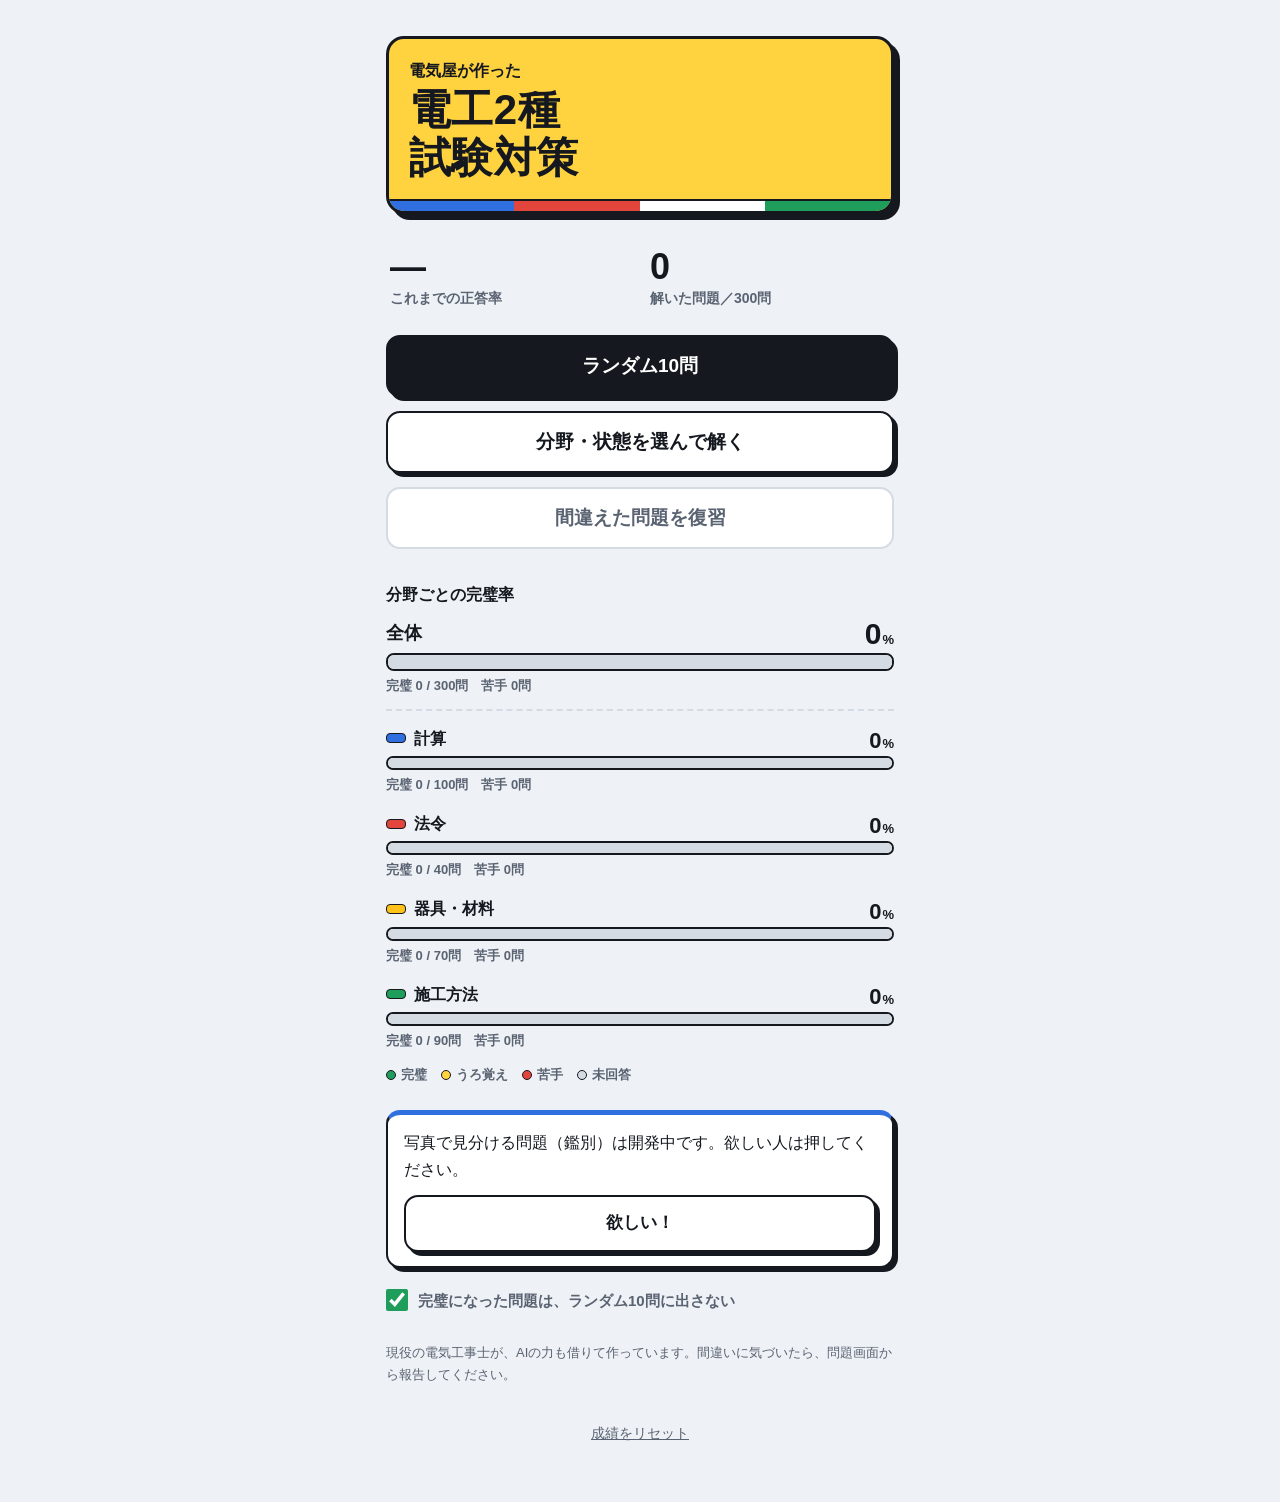
==== index.html @ 64f77edc "電工2種試験対策 公開" ====
<!doctype html>
<html lang="ja">
<head>
  <meta charset="utf-8">
  <meta name="viewport" content="width=device-width, initial-scale=1">
  <meta name="color-scheme" content="light dark">
  <meta name="description" content="現役の電気工事士が作った、第二種電気工事士・筆記試験の4択練習。スマホで5分ずつ解けます。">
  <meta name="theme-color" content="#FFD23F">
  <title>電工2種試験対策</title>
  <link rel="manifest" href="manifest.webmanifest">
  <link rel="icon" href="icons/icon-192.png">
  <link rel="apple-touch-icon" href="icons/apple-touch-icon.png">
  <link rel="stylesheet" href="style.css">
</head>
<body>
  <main class="app">

    <!-- ホーム画面 -->
    <section id="screen-home" class="screen">
      <header class="home-head">
        <p class="maker">電気屋が作った</p>
        <h1 class="title">電工2種<br>試験対策</h1>
      </header>

      <div class="stats" aria-live="polite">
        <div class="stat">
          <span class="stat-num" id="stat-rate">—</span>
          <span class="stat-label">これまでの正答率</span>
        </div>
        <div class="stat">
          <span class="stat-num" id="stat-done">0</span>
          <span class="stat-label" id="stat-done-label">解いた問題</span>
        </div>
      </div>


      <div class="menu">
        <button class="btn btn-main" id="btn-random">ランダム10問</button>
        <button class="btn" id="btn-bunya">分野・状態を選んで解く</button>
        <button class="btn" id="btn-review">間違えた問題を復習<span class="badge" id="review-count">0</span></button>
      </div>

      <section class="progress" aria-label="分野ごとの達成度">
        <h2 class="progress-title">分野ごとの完璧率</h2>
        <ul class="progress-list" id="progress-list"></ul>
        <ul class="jotai-legend" id="jotai-legend"></ul>
      </section>

      <aside class="photo-vote" aria-label="鑑別写真の開発希望">
        <p>写真で見分ける問題（鑑別）は開発中です。欲しい人は押してください。</p>
        <button class="btn photo-vote-btn" type="button">欲しい！</button>
        <p class="photo-vote-thanks" role="status" hidden>ありがとうございます。数が集まったら作ります。</p>
      </aside>

      <label class="switch">
        <input type="checkbox" id="opt-skip-kanpeki" checked>
        <span>完璧になった問題は、ランダム10問に出さない</span>
      </label>

      <p class="about">現役の電気工事士が、AIの力も借りて作っています。<span id="about-report" hidden>間違いに気づいたら、問題画面から報告してください。</span></p>

      <div class="foot-links">
        <button class="link-btn" id="btn-oen" hidden>応援パック</button>
        <button class="link-btn" id="btn-reset">成績をリセット</button>
      </div>
    </section>

    <!-- 分野を選ぶ画面 -->
    <section id="screen-bunya" class="screen" hidden>
      <div class="bar">
        <button class="back" data-go="home" aria-label="ホームへ戻る">‹ ホーム</button>
      </div>
      <h2 class="screen-title">選んで解く</h2>

      <h3 class="pick-title">分野</h3>
      <div class="chips" id="pick-bunya"></div>

      <h3 class="pick-title">問題の状態</h3>
      <div class="chips" id="pick-jotai"></div>
      <p class="pick-help">完璧：3回続けて正解した問題。苦手：2回以上間違えて、まだ完璧になっていない問題。</p>

      <h3 class="pick-title">問題数</h3>
      <div class="chips chips-count" id="pick-count"></div>

      <div class="pick-go">
        <button class="btn btn-main" id="btn-pick-start">解く</button>
      </div>
    </section>


    <!-- 応援パック画面 -->
    <section id="screen-oen" class="screen" hidden>
      <div class="bar">
        <button class="back" data-go="home" aria-label="ホームへ戻る">‹ ホーム</button>
      </div>
      <h2 class="screen-title" id="oen-name">応援パック</h2>

      <div id="oen-sell">
        <p class="oen-lead">このアプリは無料で使えます。気に入ってもらえたら、応援パックで開発を支えてください。</p>
        <ul class="oen-benefits" id="oen-benefits"></ul>
        <p class="oen-price" id="oen-price"></p>
        <a class="btn btn-main" id="oen-buy" target="_blank" rel="noopener">購入ページを開く</a>
        <p class="oen-help">購入すると解除コードが届きます。下に入力してください。</p>

        <form class="oen-form" id="oen-form">
          <label for="oen-code">解除コード</label>
          <input id="oen-code" autocomplete="off" autocapitalize="characters" spellcheck="false" placeholder="DENKO-XXXX-XXXX">
          <button class="btn" type="submit">解除する</button>
        </form>
        <p class="oen-msg" id="oen-msg" role="status"></p>
      </div>

      <div id="oen-done" hidden>
        <p class="oen-thanks">応援ありがとうございます。</p>
        <ul class="oen-benefits" id="oen-benefits-done"></ul>
      </div>

      <aside class="photo-vote" aria-label="鑑別写真の開発希望">
        <p>写真で見分ける問題（鑑別）は開発中です。欲しい人は押してください。</p>
        <button class="btn photo-vote-btn" type="button">欲しい！</button>
        <p class="photo-vote-thanks" role="status" hidden>ありがとうございます。数が集まったら作ります。</p>
      </aside>
    </section>

    <!-- 問題画面 -->
    <section id="screen-quiz" class="screen" hidden>
      <div class="bar">
        <button class="back" data-go="home" aria-label="やめてホームへ戻る">‹ やめる</button>
        <span class="count" id="q-count">1 / 10問</span>
      </div>
      <ol class="meter" id="q-meter" aria-hidden="true"></ol>
      <p class="tag" id="q-bunya">計算</p>
      <p class="question" id="q-text"></p>
      <img class="zu" id="q-zu" alt="" hidden>
      <div class="choices" id="q-choices"></div>

      <div class="answer" id="q-answer" hidden>
        <div class="verdict-row">
          <p class="verdict" id="q-verdict"></p>
          <p class="q-jotai" id="q-jotai"></p>
        </div>
        <div class="note">
          <h3>解説</h3>
          <p id="q-kaisetsu"></p>
        </div>
        <div class="note note-genba">
          <h3>現場ではこう考える</h3>
          <p id="q-genba"></p>
        </div>
        <button class="btn btn-main" id="btn-next">次の問題へ</button>
        <a class="report-link" id="q-report" target="_blank" rel="noopener" hidden>この問題の誤りを報告</a>
      </div>
    </section>

    <!-- 結果画面 -->
    <section id="screen-result" class="screen" hidden>
      <h2 class="screen-title">結果</h2>
      <p class="result-rate"><span id="r-rate">0</span><small>%</small></p>
      <p class="result-sub" id="r-sub"></p>
      <ol class="meter meter-result" id="r-meter" aria-hidden="true"></ol>
      <table class="result-table">
        <thead><tr><th>分野</th><th>正解</th></tr></thead>
        <tbody id="r-table"></tbody>
      </table>
      <div class="menu">
        <button class="btn btn-main" id="btn-retry-wrong">間違えた問題だけもう一度</button>
        <button class="btn" data-go="home">ホームへ</button>
      </div>

      <aside class="osusume" id="osusume" hidden>
        <h3 class="osusume-title"><span id="osusume-title"></span><span class="pr">広告</span></h3>
        <ul class="osusume-list" id="osusume-list"></ul>
      </aside>
    </section>

  </main>

  <script src="questions/keisan.js"></script>
  <script src="questions/hourei.js"></script>
  <script src="questions/kizai.js"></script>
  <script src="questions/sekou.js"></script>
  <script src="questions/oen.js"></script>
  <script src="oen.js"></script>
  <script src="site.js"></script>
  <script src="osusume.js"></script>
  <script src="app.js"></script>
</body>
</html>
---- style.css ----
/* 色はここでまとめて管理（ダークモードは下で上書き）
   方針：絶縁テープの色＋太い線＋ぼかさない影。目立たせるのはタイトルの黄色い札だけ。 */
:root {
  --bg: #EEF1F5;
  --surface: #FFFFFF;
  --ink: #15191F;
  --muted: #5A6372;
  --edge: #15191F;          /* 枠線と影の色 */
  --soft: #D5DBE3;          /* 目盛りの未回答部分など */
  --yellow: #FFD23F;
  --on-yellow: #15191F;
  --main: #15191F;          /* 主ボタン */
  --on-main: #FFFFFF;
  --ok: #1E9E5A;
  --ok-bg: #DDF5E7;
  --ng: #E2453C;
  --ng-bg: #FDE3E0;
  --genba-bg: #FFF4C7;

  /* 分野ごとの色（絶縁テープ） */
  --t-keisan: #2F6FE0;
  --t-hourei: #E2453C;
  --t-kizai: #FFC21A;
  --t-sekou: #1E9E5A;
  --t-haisen: #7A4FD0;

  --radius: 14px;
  --shadow: 4px 4px 0 var(--edge);
  --font: "Hiragino Sans", "Hiragino Kaku Gothic ProN", "BIZ UDPGothic", "Noto Sans JP", "Yu Gothic", "Meiryo", sans-serif;
}

@media (prefers-color-scheme: dark) {
  :root {
    --bg: #12151B;
    --surface: #1D222B;
    --ink: #F1F3F7;
    --muted: #A3ACBA;
    --edge: #000000;
    --soft: #343B47;
    --main: #FFD23F;
    --on-main: #15191F;
    --ok: #4CCB85;
    --ok-bg: #173526;
    --ng: #FF7A70;
    --ng-bg: #3D1E1C;
    --genba-bg: #2E2A16;
  }
}

* { box-sizing: border-box; }

html { -webkit-text-size-adjust: 100%; }

body {
  margin: 0;
  background: var(--bg);
  color: var(--ink);
  font-family: var(--font);
  font-size: 18px;
  line-height: 1.7;
}

.app {
  max-width: 540px;
  margin: 0 auto;
  padding: 16px 16px 48px;
  min-height: 100vh;
}

[hidden] { display: none !important; }

button { font: inherit; color: inherit; cursor: pointer; -webkit-tap-highlight-color: transparent; }

:focus-visible {
  outline: 3px solid var(--t-keisan);
  outline-offset: 3px;
}

/* 押せるもの共通：太枠＋ぼかさない影。押すと影の分だけ沈む */
.btn,
.choice,
.chip {
  border: 2.5px solid var(--edge);
  border-radius: var(--radius);
  background: var(--surface);
  box-shadow: var(--shadow);
  transition: transform 0.08s, box-shadow 0.08s;
}

.btn:active:not(:disabled),
.choice:active:not(:disabled),
.chip:active:not(:disabled) {
  transform: translate(4px, 4px);
  box-shadow: 0 0 0 var(--edge);
}

/* ---------- ホーム ---------- */
.home-head {
  margin: 20px 0 28px;
  padding: 18px 20px 20px;
  background: var(--yellow);
  color: var(--on-yellow);
  border: 3px solid var(--edge);
  border-radius: 18px;
  box-shadow: 6px 6px 0 var(--edge);
  position: relative;
  overflow: hidden;
}

/* 札の下端に4色のテープ（4つの分野） */
.home-head::after {
  content: "";
  position: absolute;
  left: 0;
  right: 0;
  bottom: 0;
  height: 10px;
  background: linear-gradient(90deg,
    var(--t-keisan) 0 25%, var(--t-hourei) 25% 50%,
    #FFFFFF 50% 75%, var(--t-sekou) 75% 100%);
  border-top: 2.5px solid var(--edge);
}

.maker {
  margin: 0 0 2px;
  font-size: 16px;
  font-weight: 700;
}

.title {
  margin: 0 0 8px;
  font-size: 42px;
  line-height: 1.15;
  font-weight: 900;
  letter-spacing: 0.01em;
}

.stats {
  display: grid;
  grid-template-columns: 1fr 1fr;
  gap: 12px;
  margin-bottom: 24px;
}

.stat {
  display: flex;
  flex-direction: column;
  padding: 4px 4px 0;
}

.stat-num {
  font-size: 36px;
  font-weight: 900;
  line-height: 1.15;
  font-variant-numeric: tabular-nums;
}

.stat-label { font-size: 14px; color: var(--muted); font-weight: 600; }

.menu { display: grid; gap: 14px; }

.btn {
  display: flex;
  align-items: center;
  justify-content: center;
  gap: 10px;
  width: 100%;
  min-height: 62px;
  padding: 12px 16px;
  font-size: 19px;
  font-weight: 800;
}

.btn-main {
  background: var(--main);
  color: var(--on-main);
}

.btn:disabled {
  background: var(--surface);
  color: var(--muted);
  border-color: var(--soft);
  box-shadow: none;
  cursor: default;
}

.badge {
  min-width: 28px;
  padding: 0 8px;
  border-radius: 14px;
  background: var(--ng);
  color: #fff;
  font-size: 15px;
  line-height: 28px;
}

.badge.zero { display: none; }

.link-btn {
  display: block;
  margin: 32px auto 0;
  padding: 8px 12px;
  background: none;
  border: 0;
  color: var(--muted);
  font-size: 14px;
  text-decoration: underline;
}

/* ---------- 共通の上部バー ---------- */
.bar {
  display: flex;
  align-items: center;
  justify-content: space-between;
  min-height: 48px;
}

.back {
  background: none;
  border: 0;
  padding: 8px 4px;
  color: var(--muted);
  font-size: 16px;
  font-weight: 700;
}

.count {
  font-size: 18px;
  font-weight: 900;
  font-variant-numeric: tabular-nums;
}

.screen-title { margin: 8px 0 18px; font-size: 28px; font-weight: 900; }

/* ---------- 分野の色 ---------- */
[data-bunya="計算"] { --tape: var(--t-keisan); }
[data-bunya="法令"] { --tape: var(--t-hourei); }
[data-bunya="器具・材料"] { --tape: var(--t-kizai); }
[data-bunya="施工方法"] { --tape: var(--t-sekou); }
[data-bunya="配線図"] { --tape: var(--t-haisen); }

/* ---------- 問題画面 ---------- */
/* 進み具合：分電盤のブレーカーが並んでいるような目盛り */
.meter {
  display: flex;
  gap: 5px;
  margin: 4px 0 20px;
  padding: 0;
  list-style: none;
}

.meter li {
  flex: 1;
  height: 12px;
  border-radius: 3px;
  background: var(--soft);
}

.meter li.now { background: var(--ink); }
.meter li.ok { background: var(--ok); }
.meter li.ng { background: var(--ng); }

.tag {
  display: inline-block;
  margin: 0 0 10px;
  padding: 2px 12px;
  border: 2px solid var(--edge);
  border-radius: 999px;
  background: var(--tape);
  color: #FFFFFF;
  font-size: 15px;
  font-weight: 800;
}

.tag[data-bunya="器具・材料"] { color: #15191F; }

.question {
  margin: 0 0 22px;
  font-size: 21px;
  font-weight: 800;
  line-height: 1.65;
}

.choices { display: grid; gap: 12px; }

.choice {
  display: grid;
  grid-template-columns: 34px 1fr;
  align-items: center;
  gap: 12px;
  width: 100%;
  min-height: 62px;
  padding: 12px 14px;
  text-align: left;
  font-size: 19px;
  font-weight: 600;
  line-height: 1.5;
}

.choice .mark {
  display: grid;
  place-items: center;
  width: 34px;
  height: 34px;
  border-radius: 50%;
  border: 2.5px solid var(--edge);
  font-size: 15px;
  font-weight: 900;
}

.choice:disabled { cursor: default; }
.choice.dim { opacity: 0.45; box-shadow: none; }

.choice.ok { background: var(--ok-bg); }
.choice.ok .mark { background: var(--ok); color: #fff; }

.choice.ng { background: var(--ng-bg); }
.choice.ng .mark { background: var(--ng); color: #fff; }

.answer { margin-top: 24px; display: grid; gap: 14px; }

.verdict {
  margin: 0;
  font-size: 28px;
  font-weight: 900;
}

.verdict.ok { color: var(--ok); }
.verdict.ng { color: var(--ng); }

.note {
  padding: 14px 16px;
  border-radius: var(--radius);
  background: var(--surface);
  border: 2px solid var(--soft);
}

.note h3 { margin: 0 0 4px; font-size: 15px; font-weight: 800; }
.note p { margin: 0; font-size: 17px; }

.note-genba {
  background: var(--genba-bg);
  border-color: var(--edge);
}

.kakunin { color: var(--ng); font-weight: 800; }

/* ---------- 結果画面 ---------- */
.result-rate {
  margin: 0;
  font-size: 80px;
  font-weight: 900;
  line-height: 1.05;
  font-variant-numeric: tabular-nums;
}

.result-rate small { font-size: 34px; margin-left: 4px; }
.result-sub { margin: 6px 0 14px; color: var(--muted); font-weight: 700; }
.meter-result { margin-bottom: 22px; }

.result-table {
  width: 100%;
  border-collapse: separate;
  border-spacing: 0;
  margin-bottom: 26px;
  background: var(--surface);
  border: 2.5px solid var(--edge);
  border-radius: var(--radius);
  overflow: hidden;
}

.result-table th,
.result-table td {
  padding: 12px 16px;
  border-bottom: 2px solid var(--soft);
  text-align: left;
}

.result-table th { font-size: 14px; color: var(--muted); font-weight: 800; }
.result-table td:last-child,
.result-table th:last-child { text-align: right; font-weight: 900; font-variant-numeric: tabular-nums; }
.result-table tr:last-child td { border-bottom: 0; }

.result-table .tag { margin: 0; }

/* 答えた瞬間だけ、解説を少し動かして目を向けさせる */
.answer { animation: show 0.2s ease-out; }

@keyframes show {
  from { opacity: 0; transform: translateY(8px); }
  to { opacity: 1; transform: none; }
}

@media (prefers-reduced-motion: reduce) {
  .answer { animation: none; }
  .btn, .choice, .chip { transition: none; }
}

/* ---------- おすすめ欄（広告）：問題の邪魔をしないよう、結果画面の一番下に控えめに ---------- */
.osusume {
  margin-top: 36px;
  padding-top: 18px;
  border-top: 2px dashed var(--soft);
}

.osusume-title {
  display: flex;
  align-items: center;
  gap: 8px;
  margin: 0 0 10px;
  font-size: 15px;
  font-weight: 800;
  color: var(--muted);
}

.pr {
  padding: 0 6px;
  border: 1.5px solid var(--muted);
  border-radius: 4px;
  font-size: 12px;
  line-height: 18px;
}

.osusume-list { display: grid; gap: 8px; margin: 0; padding: 0; list-style: none; }

.osusume-list a {
  display: block;
  padding: 12px 14px;
  border: 2px solid var(--soft);
  border-radius: var(--radius);
  background: var(--surface);
  color: var(--ink);
  text-decoration: none;
}

.o-name { display: block; font-weight: 800; }
.o-note { display: block; font-size: 14px; color: var(--muted); }

/* ---------- 問題の状態（未回答・苦手・うろ覚え・完璧） ---------- */
[data-jotai="未回答"] { --jc: var(--soft); }
[data-jotai="苦手"] { --jc: var(--ng); }
[data-jotai="うろ覚え"] { --jc: var(--yellow); }
[data-jotai="完璧"] { --jc: var(--ok); }

.progress { margin: 32px 0 0; }

.progress-title { margin: 0 0 10px; font-size: 16px; font-weight: 800; }

.progress-list { display: grid; gap: 14px; margin: 0; padding: 0; list-style: none; }

/* 1行：分野名・完璧率 ／ 帯 ／ 内訳 */
.progress-row {
  display: grid;
  grid-template-columns: 1fr auto;
  align-items: end;
  row-gap: 4px;
}

.p-name { font-size: 16px; font-weight: 800; display: inline-flex; align-items: center; gap: 8px; }

.p-name[data-bunya]::before {
  content: "";
  width: 18px;
  height: 8px;
  border-radius: 4px;
  background: var(--tape);
  border: 1.5px solid var(--edge);
}

.p-rate { font-size: 22px; font-weight: 900; line-height: 1; font-variant-numeric: tabular-nums; }
.p-rate small { font-size: 13px; margin-left: 1px; }
.p-sub { grid-column: 1 / -1; font-size: 13px; color: var(--muted); font-weight: 700; }

.progress-row .jotai-bar { grid-column: 1 / -1; }

.is-total .p-name { font-size: 18px; }
.is-total .p-rate { font-size: 30px; }
.is-total .jotai-bar { height: 18px; }
.is-total { padding-bottom: 12px; border-bottom: 2px dashed var(--soft); }

.jotai-bar {
  display: flex;
  height: 14px;
  overflow: hidden;
  border: 2px solid var(--edge);
  border-radius: 8px;
  background: var(--soft);
}

.jotai-bar span { flex-basis: 0; background: var(--jc); }
.jotai-bar span + span { border-left: 2px solid var(--edge); }

.jotai-legend {
  display: flex;
  flex-wrap: wrap;
  gap: 6px 14px;
  margin: 12px 0 0;
  padding: 0;
  list-style: none;
  font-size: 13px;
  font-weight: 700;
  color: var(--muted);
}

.jotai-legend li { display: flex; align-items: center; gap: 5px; }
.jotai-legend .dot { width: 10px; height: 10px; border-radius: 50%; background: var(--jc); border: 1.5px solid var(--edge); }

.switch {
  display: flex;
  align-items: flex-start;
  gap: 10px;
  margin-top: 20px;
  font-size: 15px;
  font-weight: 700;
  color: var(--muted);
  cursor: pointer;
}

.switch input { width: 22px; height: 22px; margin: 1px 0 0; flex: none; accent-color: var(--ok); }

/* ---------- 鑑別写真の開発希望：控えめな札 ---------- */
.photo-vote {
  margin-top: 24px;
  padding: 14px 16px;
  background: var(--surface);
  border: 2.5px solid var(--edge);
  border-top: 5px solid var(--t-keisan);
  border-radius: var(--radius);
  box-shadow: var(--shadow);
  font-size: 16px;
}

.photo-vote p { margin: 0; }
.photo-vote .photo-vote-btn { min-height: 56px; margin-top: 12px; font-size: 17px; }
.photo-vote .photo-vote-thanks { margin-top: 12px; color: var(--ink); font-weight: 700; }

/* ---------- 選んで解く ---------- */
.pick-title { margin: 22px 0 10px; font-size: 16px; font-weight: 800; }
.pick-help { margin: 8px 0 0; font-size: 14px; color: var(--muted); line-height: 1.6; }

.chips { display: flex; flex-wrap: wrap; gap: 10px; }

.chip {
  display: inline-flex;
  align-items: center;
  gap: 8px;
  min-height: 48px;
  padding: 8px 14px;
  border-radius: 999px;
  font-size: 17px;
  font-weight: 800;
  color: var(--muted);
  border-color: var(--soft);
  box-shadow: none;
}

.chip-sub { font-size: 13px; font-weight: 700; }
.chip-sub:empty { display: none; }

/* 選んでいるものは、分野・状態の色で塗る */
.chip[aria-pressed="true"] {
  color: var(--ink);
  border-color: var(--edge);
  box-shadow: 3px 3px 0 var(--edge);
}

.chip[data-bunya][aria-pressed="true"] { background: var(--tape); color: #FFFFFF; }
.chip[data-bunya="器具・材料"][aria-pressed="true"] { color: #15191F; }
.chip[data-jotai][aria-pressed="true"] { background: var(--jc); color: #FFFFFF; }
.chip[data-jotai="未回答"][aria-pressed="true"],
.chip[data-jotai="うろ覚え"][aria-pressed="true"] { color: #15191F; }
.chip[aria-pressed="true"]:not([data-bunya]):not([data-jotai]) { background: var(--main); color: var(--on-main); }

.pick-go { margin-top: 28px; }

/* ---------- 答えたあとの状態表示 ---------- */
.verdict-row { display: flex; align-items: center; justify-content: space-between; gap: 12px; flex-wrap: wrap; }

.q-jotai {
  margin: 0;
  padding: 2px 12px;
  border: 2px solid var(--edge);
  border-radius: 999px;
  background: var(--jc);
  color: #15191F;
  font-size: 14px;
  font-weight: 800;
}

.q-jotai[data-jotai="苦手"],
.q-jotai[data-jotai="完璧"] { color: #FFFFFF; }

/* ---------- 問題の図・写真 ---------- */
.zu {
  display: block;
  max-width: 100%;
  height: auto;
  margin: -8px 0 20px;
  border: 2px solid var(--soft);
  border-radius: var(--radius);
  background: #FFFFFF;
}

/* ---------- ホーム下のリンク ---------- */
.foot-links { display: flex; justify-content: center; gap: 8px; margin-top: 28px; }
.foot-links .link-btn { margin: 0; }

/* ---------- 応援パック ---------- */
.oen-lead { margin: 0 0 14px; }

.oen-benefits { margin: 0 0 16px; padding: 0; list-style: none; display: grid; gap: 8px; }

.oen-benefits li {
  padding: 10px 14px 10px 40px;
  position: relative;
  background: var(--surface);
  border: 2px solid var(--edge);
  border-radius: var(--radius);
  font-weight: 700;
}

.oen-benefits li::before {
  content: "";
  position: absolute;
  left: 14px;
  top: 50%;
  width: 14px;
  height: 14px;
  margin-top: -7px;
  border-radius: 50%;
  background: var(--yellow);
  border: 2px solid var(--edge);
}

.oen-price { margin: 0 0 14px; font-size: 20px; font-weight: 900; }
a.btn { text-decoration: none; }
.oen-help { margin: 12px 0 18px; font-size: 14px; color: var(--muted); }

.oen-form { display: grid; gap: 10px; }
.oen-form label { font-size: 15px; font-weight: 800; }

.oen-form input {
  min-height: 56px;
  padding: 10px 14px;
  border: 2.5px solid var(--edge);
  border-radius: var(--radius);
  background: var(--surface);
  color: var(--ink);
  font: inherit;
  font-size: 19px;
  font-weight: 700;
  letter-spacing: 0.04em;
}

.oen-msg { min-height: 1.7em; margin: 10px 0 0; color: var(--ng); font-weight: 700; }
.oen-thanks { font-size: 22px; font-weight: 900; margin: 0 0 14px; }

/* ---------- 作り方の一言・誤りの報告 ---------- */
.about { margin: 28px 0 0; font-size: 13px; color: var(--muted); line-height: 1.7; }
.report-link { justify-self: center; padding: 6px 8px; font-size: 14px; color: var(--muted); }
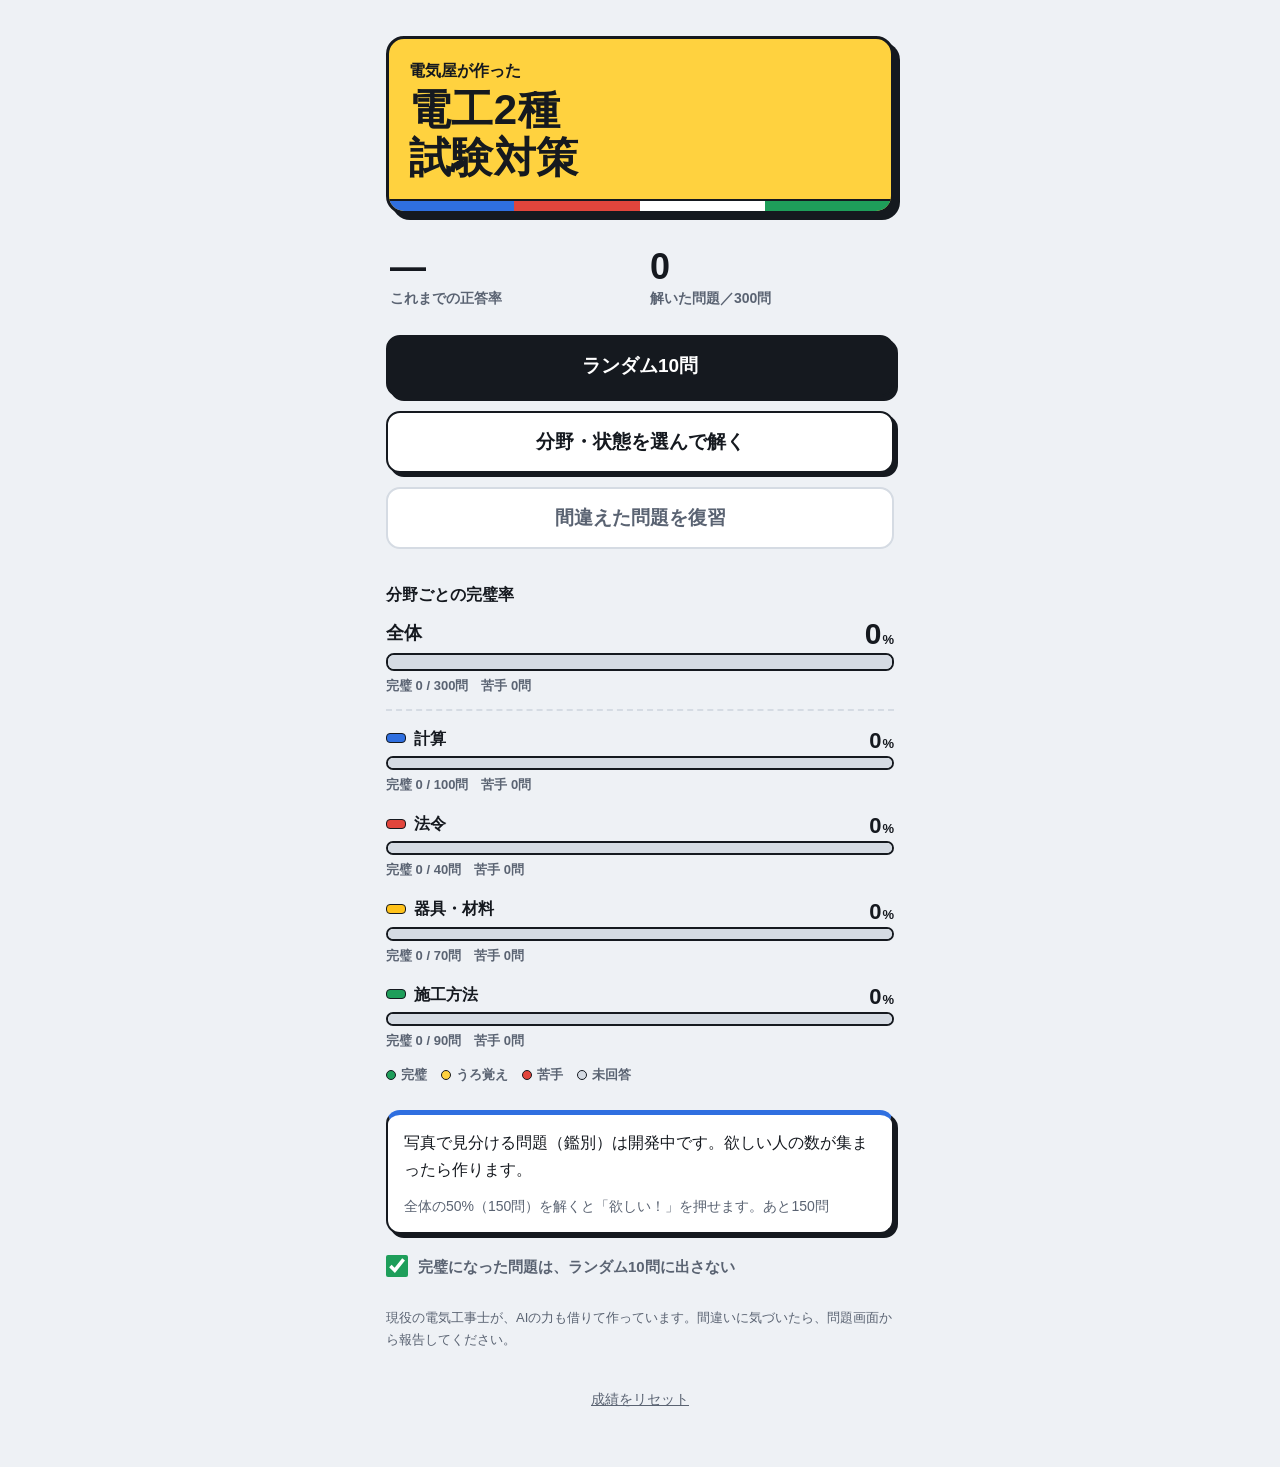
==== commit 06117c0a: "写真問題の投票を、50%解いた人だけに" ====
--- a/index.html
+++ b/index.html
@@ -47,8 +47,9 @@
       </section>
 
       <aside class="photo-vote" aria-label="鑑別写真の開発希望">
-        <p>写真で見分ける問題（鑑別）は開発中です。欲しい人は押してください。</p>
-        <button class="btn photo-vote-btn" type="button">欲しい！</button>
+        <p>写真で見分ける問題（鑑別）は開発中です。欲しい人の数が集まったら作ります。</p>
+        <button class="btn photo-vote-btn" type="button" hidden disabled>欲しい！</button>
+        <p class="photo-vote-progress" role="status" hidden></p>
         <p class="photo-vote-thanks" role="status" hidden>ありがとうございます。数が集まったら作ります。</p>
       </aside>
 
@@ -116,8 +117,9 @@
       </div>
 
       <aside class="photo-vote" aria-label="鑑別写真の開発希望">
-        <p>写真で見分ける問題（鑑別）は開発中です。欲しい人は押してください。</p>
-        <button class="btn photo-vote-btn" type="button">欲しい！</button>
+        <p>写真で見分ける問題（鑑別）は開発中です。欲しい人の数が集まったら作ります。</p>
+        <button class="btn photo-vote-btn" type="button" hidden disabled>欲しい！</button>
+        <p class="photo-vote-progress" role="status" hidden></p>
         <p class="photo-vote-thanks" role="status" hidden>ありがとうございます。数が集まったら作ります。</p>
       </aside>
     </section>
--- a/style.css
+++ b/style.css
@@ -533,6 +533,7 @@
 .photo-vote p { margin: 0; }
 .photo-vote .photo-vote-btn { min-height: 56px; margin-top: 12px; font-size: 17px; }
 .photo-vote .photo-vote-thanks { margin-top: 12px; color: var(--ink); font-weight: 700; }
+.photo-vote .photo-vote-progress { margin-top: 12px; color: var(--muted); font-size: 14px; line-height: 1.6; }
 
 /* ---------- 選んで解く ---------- */
 .pick-title { margin: 22px 0 10px; font-size: 16px; font-weight: 800; }
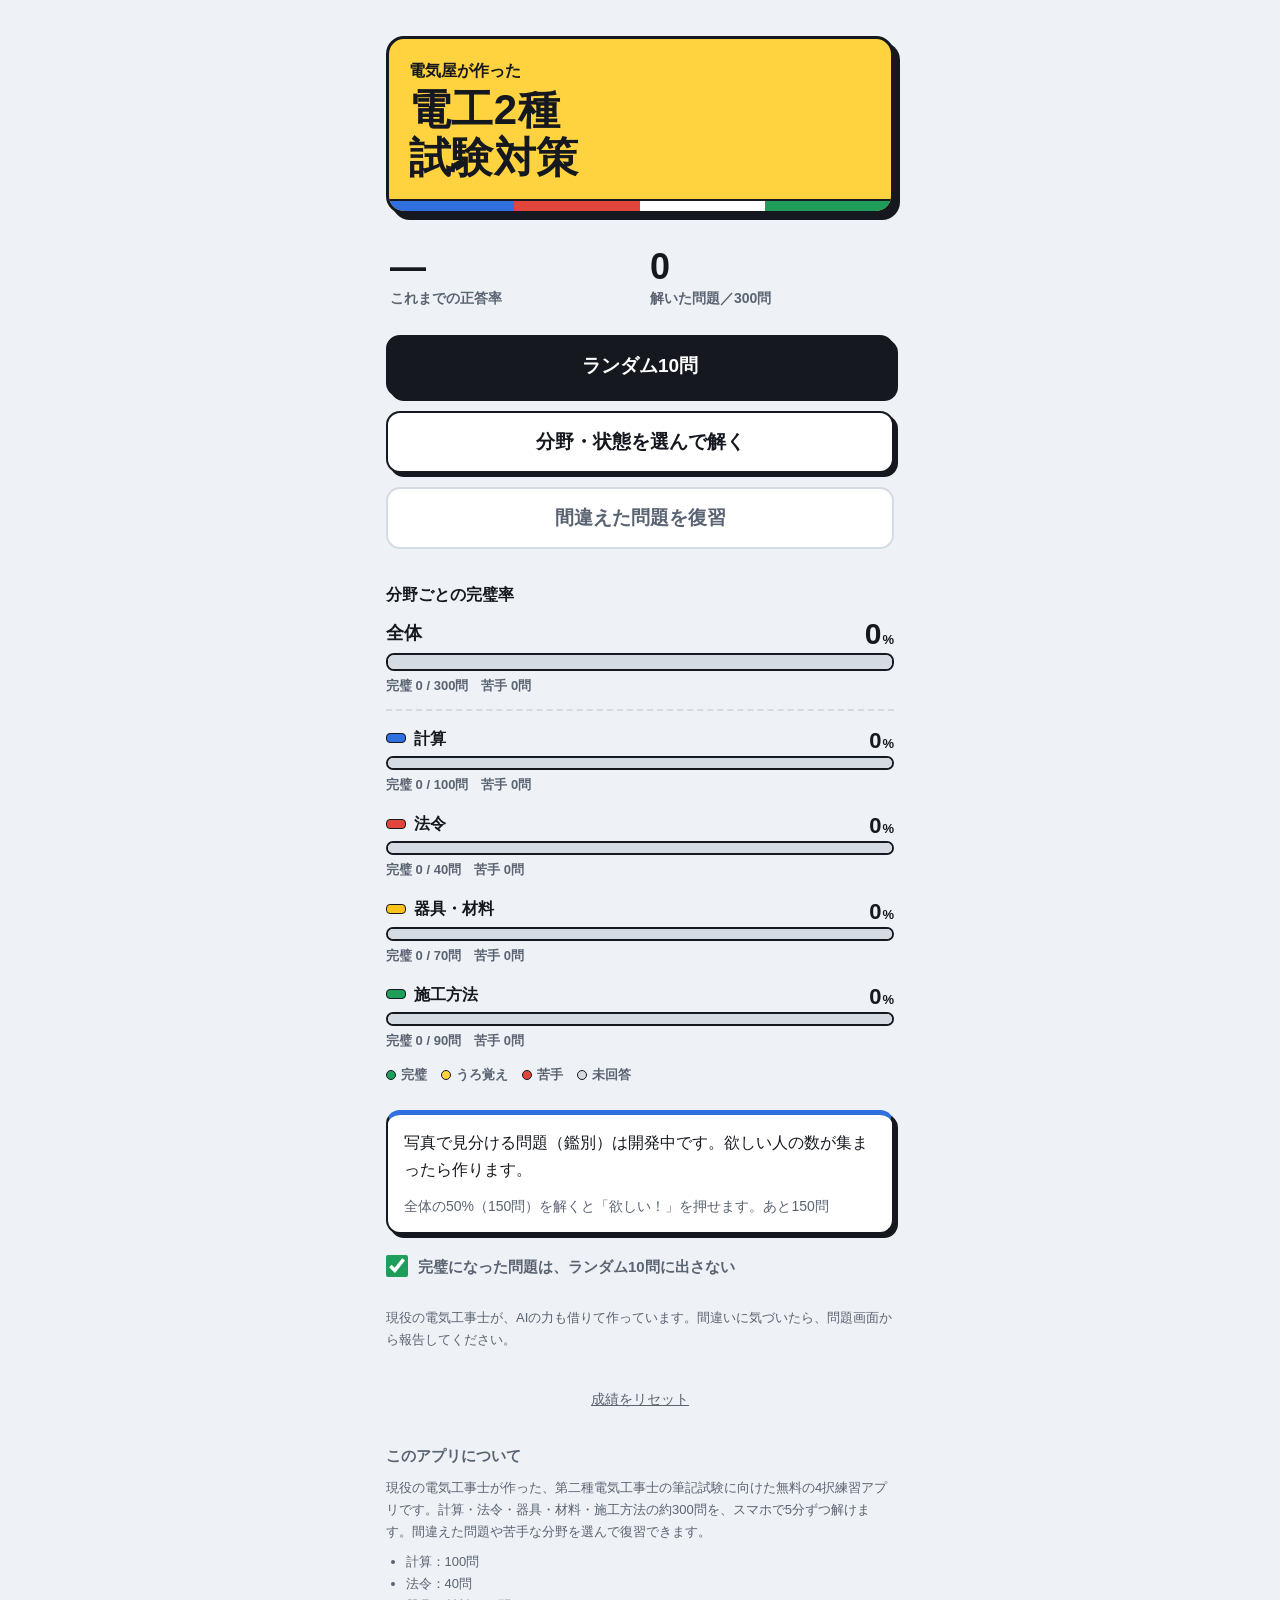
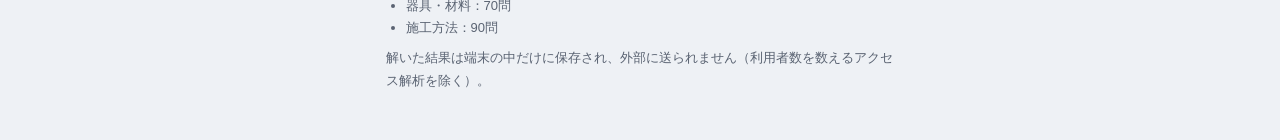
==== commit e9c5b307: "検索・共有向けの改善" ====
--- a/index.html
+++ b/index.html
@@ -4,13 +4,36 @@
   <meta charset="utf-8">
   <meta name="viewport" content="width=device-width, initial-scale=1">
   <meta name="color-scheme" content="light dark">
-  <meta name="description" content="現役の電気工事士が作った、第二種電気工事士・筆記試験の4択練習。スマホで5分ずつ解けます。">
+  <meta name="description" content="現役の電気工事士が作った、第二種電気工事士の筆記試験に向けた無料の4択練習アプリです。計算・法令・器具・材料・施工方法の約300問を、スマホで5分ずつ学べます。間違えた問題や苦手な分野を選んで復習でき、休憩中や通勤中にも少しずつ取り組めます。">
   <meta name="theme-color" content="#FFD23F">
-  <title>電工2種試験対策</title>
+  <title>電工2種試験対策｜第二種電気工事士 筆記試験の4択問題（無料・スマホ）</title>
+  <link rel="canonical" href="https://denko2-shiken.github.io/">
+  <meta property="og:title" content="電工2種試験対策｜第二種電気工事士 筆記試験の4択問題（無料・スマホ）">
+  <meta property="og:description" content="現役の電気工事士が作った、第二種電気工事士の筆記試験に向けた無料の4択練習アプリです。計算・法令・器具・材料・施工方法の約300問を、スマホで5分ずつ学べます。間違えた問題や苦手な分野を選んで復習でき、休憩中や通勤中にも少しずつ取り組めます。">
+  <meta property="og:type" content="website">
+  <meta property="og:url" content="https://denko2-shiken.github.io/">
+  <meta property="og:image" content="https://denko2-shiken.github.io/icons/ogp.png">
+  <meta property="og:image:width" content="1200">
+  <meta property="og:image:height" content="630">
+  <meta property="og:locale" content="ja_JP">
+  <meta name="twitter:card" content="summary_large_image">
   <link rel="manifest" href="manifest.webmanifest">
   <link rel="icon" href="icons/icon-192.png">
   <link rel="apple-touch-icon" href="icons/apple-touch-icon.png">
   <link rel="stylesheet" href="style.css">
+  <script type="application/ld+json">
+  {
+    "@context": "https://schema.org",
+    "@type": "WebApplication",
+    "name": "電工2種試験対策",
+    "url": "https://denko2-shiken.github.io/",
+    "applicationCategory": "EducationalApplication",
+    "operatingSystem": "Any",
+    "offers": { "@type": "Offer", "price": "0", "priceCurrency": "JPY" },
+    "inLanguage": "ja",
+    "description": "現役の電気工事士が作った、第二種電気工事士の筆記試験に向けた無料の4択練習アプリです。計算・法令・器具・材料・施工方法の約300問を、スマホで5分ずつ学べます。間違えた問題や苦手な分野を選んで復習でき、休憩中や通勤中にも少しずつ取り組めます。"
+  }
+  </script>
 </head>
 <body>
   <main class="app">
@@ -64,6 +87,18 @@
         <button class="link-btn" id="btn-oen" hidden>応援パック</button>
         <button class="link-btn" id="btn-reset">成績をリセット</button>
       </div>
+
+      <section class="app-about" aria-labelledby="app-about-title">
+        <h2 id="app-about-title">このアプリについて</h2>
+        <p>現役の電気工事士が作った、第二種電気工事士の筆記試験に向けた無料の4択練習アプリです。計算・法令・器具・材料・施工方法の約300問を、スマホで5分ずつ解けます。間違えた問題や苦手な分野を選んで復習できます。</p>
+        <ul>
+          <li>計算：100問</li>
+          <li>法令：40問</li>
+          <li>器具・材料：70問</li>
+          <li>施工方法：90問</li>
+        </ul>
+        <p>解いた結果は端末の中だけに保存され、外部に送られません（利用者数を数えるアクセス解析を除く）。</p>
+      </section>
     </section>
 
     <!-- 分野を選ぶ画面 -->
--- a/style.css
+++ b/style.css
@@ -658,4 +658,8 @@
 
 /* ---------- 作り方の一言・誤りの報告 ---------- */
 .about { margin: 28px 0 0; font-size: 13px; color: var(--muted); line-height: 1.7; }
+.app-about { margin-top: 24px; font-size: 13px; color: var(--muted); line-height: 1.7; }
+.app-about h2 { margin: 0 0 8px; font-size: 15px; }
+.app-about p { margin: 8px 0 0; }
+.app-about ul { margin: 8px 0; padding-left: 1.5em; }
 .report-link { justify-self: center; padding: 6px 8px; font-size: 14px; color: var(--muted); }
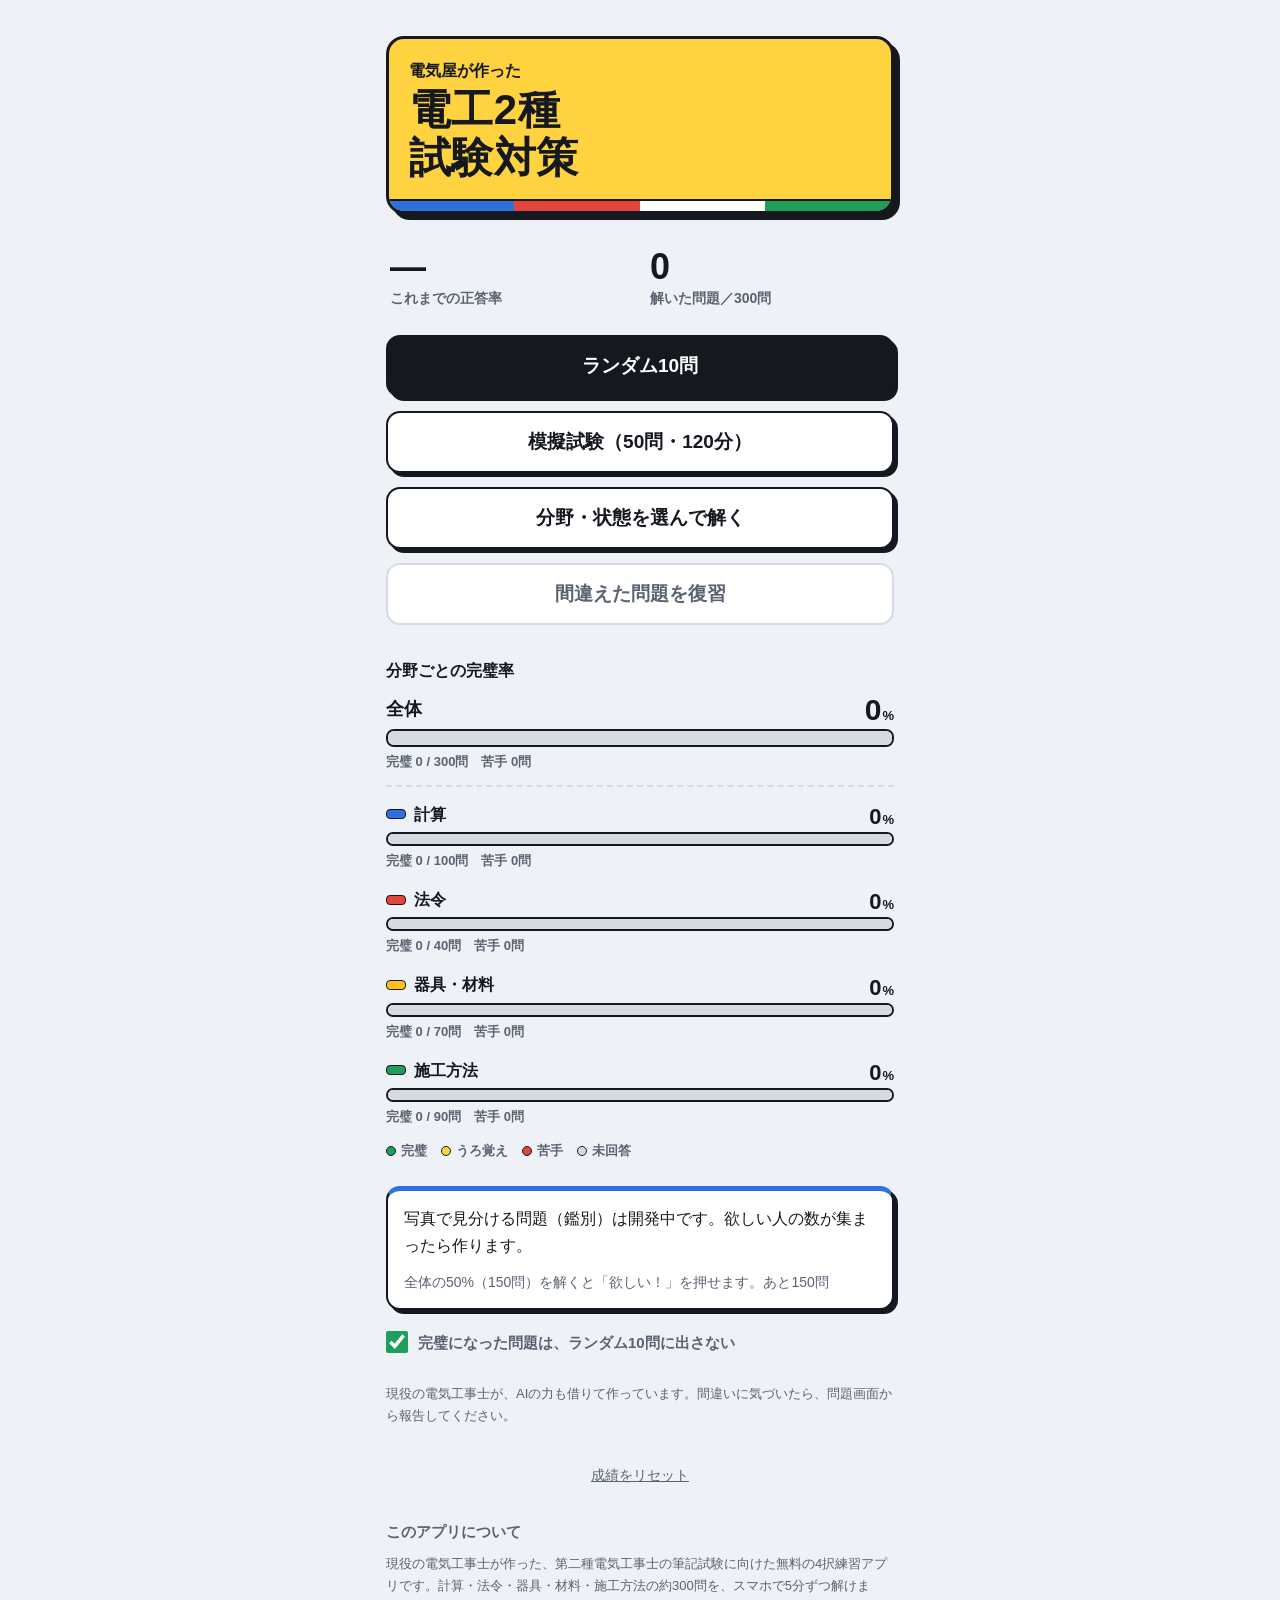
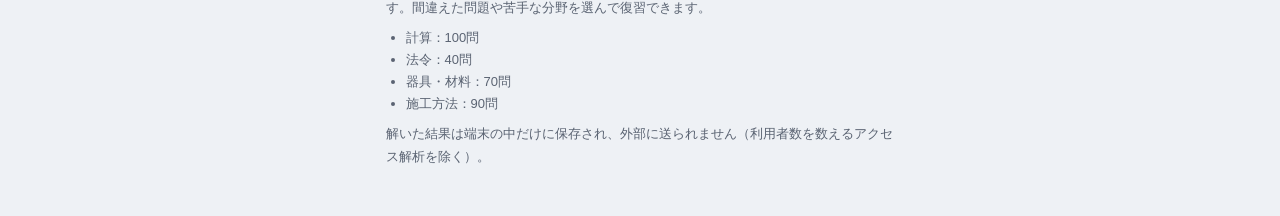
==== commit 788b3701: "模擬試験モード（50問・120分）を追加" ====
--- a/index.html
+++ b/index.html
@@ -3,6 +3,7 @@
 <head>
   <meta charset="utf-8">
   <meta name="viewport" content="width=device-width, initial-scale=1">
+  <meta name="google-site-verification" content="jmyScBWBEDmutsObhmVTJ2ZaW4lBpAVVFxcehwmneUg">
   <meta name="color-scheme" content="light dark">
   <meta name="description" content="現役の電気工事士が作った、第二種電気工事士の筆記試験に向けた無料の4択練習アプリです。計算・法令・器具・材料・施工方法の約300問を、スマホで5分ずつ学べます。間違えた問題や苦手な分野を選んで復習でき、休憩中や通勤中にも少しずつ取り組めます。">
   <meta name="theme-color" content="#FFD23F">
@@ -59,6 +60,7 @@
 
       <div class="menu">
         <button class="btn btn-main" id="btn-random">ランダム10問</button>
+        <button class="btn" id="btn-mogi">模擬試験（50問・120分）</button>
         <button class="btn" id="btn-bunya">分野・状態を選んで解く</button>
         <button class="btn" id="btn-review">間違えた問題を復習<span class="badge" id="review-count">0</span></button>
       </div>
@@ -123,6 +125,66 @@
       </div>
     </section>
 
+    <!-- 模擬試験：始める前の説明 -->
+    <section id="screen-mogi" class="screen" hidden>
+      <div class="bar">
+        <button class="back" data-go="home" aria-label="ホームへ戻る">‹ ホーム</button>
+      </div>
+      <h2 class="screen-title">模擬試験</h2>
+      <ul class="mogi-rules">
+        <li>本番と同じ<b>50問</b>、制限時間<b>120分</b></li>
+        <li>答え合わせは最後にまとめて。途中で正解は出ません</li>
+        <li><b>60点（30問正解）</b>以上で合格ライン</li>
+        <li>時間切れになると、そこまでの答えで自動で採点します</li>
+      </ul>
+      <table class="result-table mogi-haibun">
+        <thead><tr><th>分野</th><th>出題数</th></tr></thead>
+        <tbody id="mogi-haibun"></tbody>
+      </table>
+      <div class="menu">
+        <button class="btn btn-main" id="btn-mogi-start">開始する</button>
+        <button class="btn" id="btn-mogi-restart" hidden>最初からやり直す</button>
+      </div>
+      <p class="pick-help">途中でホームに戻っても、つづきから解けます（時間は進みます）。</p>
+    </section>
+
+    <!-- 模擬試験：問題 -->
+    <section id="screen-mogi-q" class="screen" hidden>
+      <div class="bar">
+        <button class="back" id="btn-mogi-pause" aria-label="中断してホームへ戻る">‹ 中断</button>
+        <span class="mogi-timer" id="mq-timer" role="timer">残り 120:00</span>
+        <span class="count" id="mq-count">1 / 50問</span>
+      </div>
+      <ol class="mogi-nums" id="mq-nums" aria-label="問題の番号（押すとその問題へ）"></ol>
+      <p class="tag" id="mq-bunya">計算</p>
+      <p class="question" id="mq-text"></p>
+      <img class="zu" id="mq-zu" alt="" hidden>
+      <div class="choices" id="mq-choices"></div>
+      <div class="mogi-move">
+        <button class="btn" id="btn-mogi-prev">‹ 前へ</button>
+        <button class="btn" id="btn-mogi-next">次へ ›</button>
+      </div>
+      <button class="btn btn-main mogi-finish" id="btn-mogi-finish">採点する</button>
+    </section>
+
+    <!-- 模擬試験：結果 -->
+    <section id="screen-mogi-r" class="screen" hidden>
+      <h2 class="screen-title">模擬試験の結果</h2>
+      <p class="result-rate"><span id="mr-score">0</span><small>点</small></p>
+      <p class="mogi-line" id="mr-line"></p>
+      <p class="result-sub" id="mr-sub"></p>
+      <ol class="meter meter-result" id="mr-meter" aria-hidden="true"></ol>
+      <table class="result-table">
+        <thead><tr><th>分野</th><th>正解</th></tr></thead>
+        <tbody id="mr-table"></tbody>
+      </table>
+      <div class="menu">
+        <button class="btn btn-main" id="btn-mogi-retry-wrong">間違えた問題を解き直す</button>
+        <button class="btn" data-go="home">ホームへ</button>
+      </div>
+      <h3 class="mogi-wrong-title" id="mr-wrong-title">間違えた問題</h3>
+      <ol class="mogi-wrong" id="mr-wrong"></ol>
+    </section>
 
     <!-- 応援パック画面 -->
     <section id="screen-oen" class="screen" hidden>
@@ -203,6 +265,15 @@
         <button class="btn btn-main" id="btn-retry-wrong">間違えた問題だけもう一度</button>
         <button class="btn" data-go="home">ホームへ</button>
       </div>
+
+      <aside class="video-guide" aria-labelledby="video-guide-title">
+        <h3 class="video-guide-title" id="video-guide-title">YouTube・TikTokで毎日1問</h3>
+        <p class="video-guide-text">通勤中に見られる30秒のクイズ動画を毎日19:00に出しています。</p>
+        <ul class="video-guide-links">
+          <li><a href="https://www.youtube.com/@denko_shiken" target="_blank" rel="noopener" data-video="YouTube">YouTube「電工2種試験対策」</a></li>
+          <li><a href="https://www.tiktok.com/@denko2_shiken" target="_blank" rel="noopener" data-video="TikTok">TikTok「@denko2_shiken」</a></li>
+        </ul>
+      </aside>
 
       <aside class="osusume" id="osusume" hidden>
         <h3 class="osusume-title"><span id="osusume-title"></span><span class="pr">広告</span></h3>
--- a/style.css
+++ b/style.css
@@ -396,6 +396,37 @@
   .btn, .choice, .chip { transition: none; }
 }
 
+/* ---------- 結果画面の動画案内 ---------- */
+.video-guide {
+  margin-top: 36px;
+  padding-top: 18px;
+  border-top: 2px dashed var(--soft);
+}
+
+.video-guide-title {
+  margin: 0 0 10px;
+  font-size: 15px;
+  font-weight: 800;
+  color: var(--muted);
+}
+
+.video-guide-text { margin: 0 0 12px; font-size: 16px; color: var(--muted); }
+.video-guide-links { display: grid; gap: 8px; margin: 0; padding: 0; list-style: none; }
+
+.video-guide-links a {
+  display: flex;
+  align-items: center;
+  min-height: 56px;
+  padding: 12px 14px;
+  border: 2px solid var(--soft);
+  border-radius: var(--radius);
+  background: var(--surface);
+  color: var(--ink);
+  font-size: 16px;
+  font-weight: 800;
+  text-decoration: none;
+}
+
 /* ---------- おすすめ欄（広告）：問題の邪魔をしないよう、結果画面の一番下に控えめに ---------- */
 .osusume {
   margin-top: 36px;
@@ -663,3 +694,132 @@
 .app-about p { margin: 8px 0 0; }
 .app-about ul { margin: 8px 0; padding-left: 1.5em; }
 .report-link { justify-self: center; padding: 6px 8px; font-size: 14px; color: var(--muted); }
+
+/* ---------- 模擬試験 ---------- */
+.mogi-rules { margin: 0 0 18px; padding: 0; list-style: none; display: grid; gap: 8px; }
+
+.mogi-rules li {
+  padding: 10px 14px 10px 40px;
+  position: relative;
+  background: var(--surface);
+  border: 2px solid var(--edge);
+  border-radius: var(--radius);
+  font-size: 17px;
+  font-weight: 700;
+  line-height: 1.55;
+}
+
+.mogi-rules li::before {
+  content: "";
+  position: absolute;
+  left: 14px;
+  top: 17px;
+  width: 14px;
+  height: 14px;
+  border-radius: 50%;
+  background: var(--yellow);
+  border: 2px solid var(--edge);
+}
+
+.mogi-haibun { margin-bottom: 22px; }
+
+/* 残り時間：黄色い札。残り10分で赤に変える */
+.mogi-timer {
+  padding: 2px 10px;
+  border: 2.5px solid var(--edge);
+  border-radius: 8px;
+  background: var(--yellow);
+  color: var(--on-yellow);
+  font-size: 17px;
+  font-weight: 900;
+  font-variant-numeric: tabular-nums;
+}
+
+.mogi-timer.is-low { background: var(--ng); color: #FFFFFF; }
+
+/* 問題の番号：答えた問題は塗りつぶし、今の問題は太枠 */
+.mogi-nums {
+  display: grid;
+  grid-template-columns: repeat(10, 1fr);
+  gap: 4px;
+  margin: 6px 0 18px;
+  padding: 0;
+  list-style: none;
+}
+
+.mogi-nums button {
+  width: 100%;
+  height: 32px;
+  padding: 0;
+  border: 2px solid var(--soft);
+  border-radius: 6px;
+  background: var(--surface);
+  color: var(--muted);
+  font-size: 13px;
+  font-weight: 800;
+  font-variant-numeric: tabular-nums;
+}
+
+.mogi-nums button.done { background: var(--ink); border-color: var(--ink); color: var(--bg); }
+.mogi-nums button.now { border-color: var(--edge); box-shadow: inset 0 0 0 2px var(--yellow); color: var(--ink); }
+.mogi-nums button.done.now { color: var(--bg); }
+
+/* 選んだ答え：正解は見せず、黄色で塗るだけ */
+.choice[aria-pressed="true"] { background: var(--yellow); color: var(--on-yellow); }
+.choice[aria-pressed="true"] .mark { background: var(--on-yellow); color: var(--yellow); border-color: var(--on-yellow); }
+
+.mogi-move { display: grid; grid-template-columns: 1fr 1fr; gap: 12px; margin-top: 22px; }
+.mogi-finish { margin-top: 14px; }
+
+/* 結果：合格ラインの札 */
+.mogi-line {
+  display: inline-block;
+  margin: 10px 0 0;
+  padding: 4px 16px;
+  border: 2.5px solid var(--edge);
+  border-radius: 999px;
+  box-shadow: 3px 3px 0 var(--edge);
+  font-size: 18px;
+  font-weight: 900;
+  color: #FFFFFF;
+}
+
+.mogi-line.ok { background: var(--ok); }
+.mogi-line.ng { background: var(--ng); }
+
+.mogi-wrong-title { margin: 32px 0 12px; font-size: 18px; font-weight: 900; }
+.mogi-wrong { display: grid; gap: 14px; margin: 0; padding: 0; list-style: none; }
+
+.mogi-card {
+  display: grid;
+  gap: 10px;
+  padding: 14px 16px;
+  background: var(--surface);
+  border: 2.5px solid var(--edge);
+  border-radius: var(--radius);
+  box-shadow: var(--shadow);
+}
+
+.mogi-card p { margin: 0; }
+.mogi-card .zu { margin: 0; }
+.mogi-card .note { background: var(--bg); }
+.mogi-card-head { display: flex; align-items: center; gap: 10px; }
+.mogi-card-head .tag { margin: 0; }
+.mogi-card-no { font-weight: 900; font-variant-numeric: tabular-nums; }
+.mogi-card-q { font-size: 18px; font-weight: 800; line-height: 1.6; }
+
+.mogi-ans {
+  display: grid;
+  grid-template-columns: 6.5em 1fr;
+  gap: 8px;
+  padding: 8px 12px;
+  border-radius: 10px;
+  font-size: 16px;
+  font-weight: 700;
+}
+
+.mogi-ans b { font-size: 13px; padding-top: 2px; }
+.mogi-ans.ng { background: var(--ng-bg); }
+.mogi-ans.ng b { color: var(--ng); }
+.mogi-ans.ok { background: var(--ok-bg); }
+.mogi-ans.ok b { color: var(--ok); }
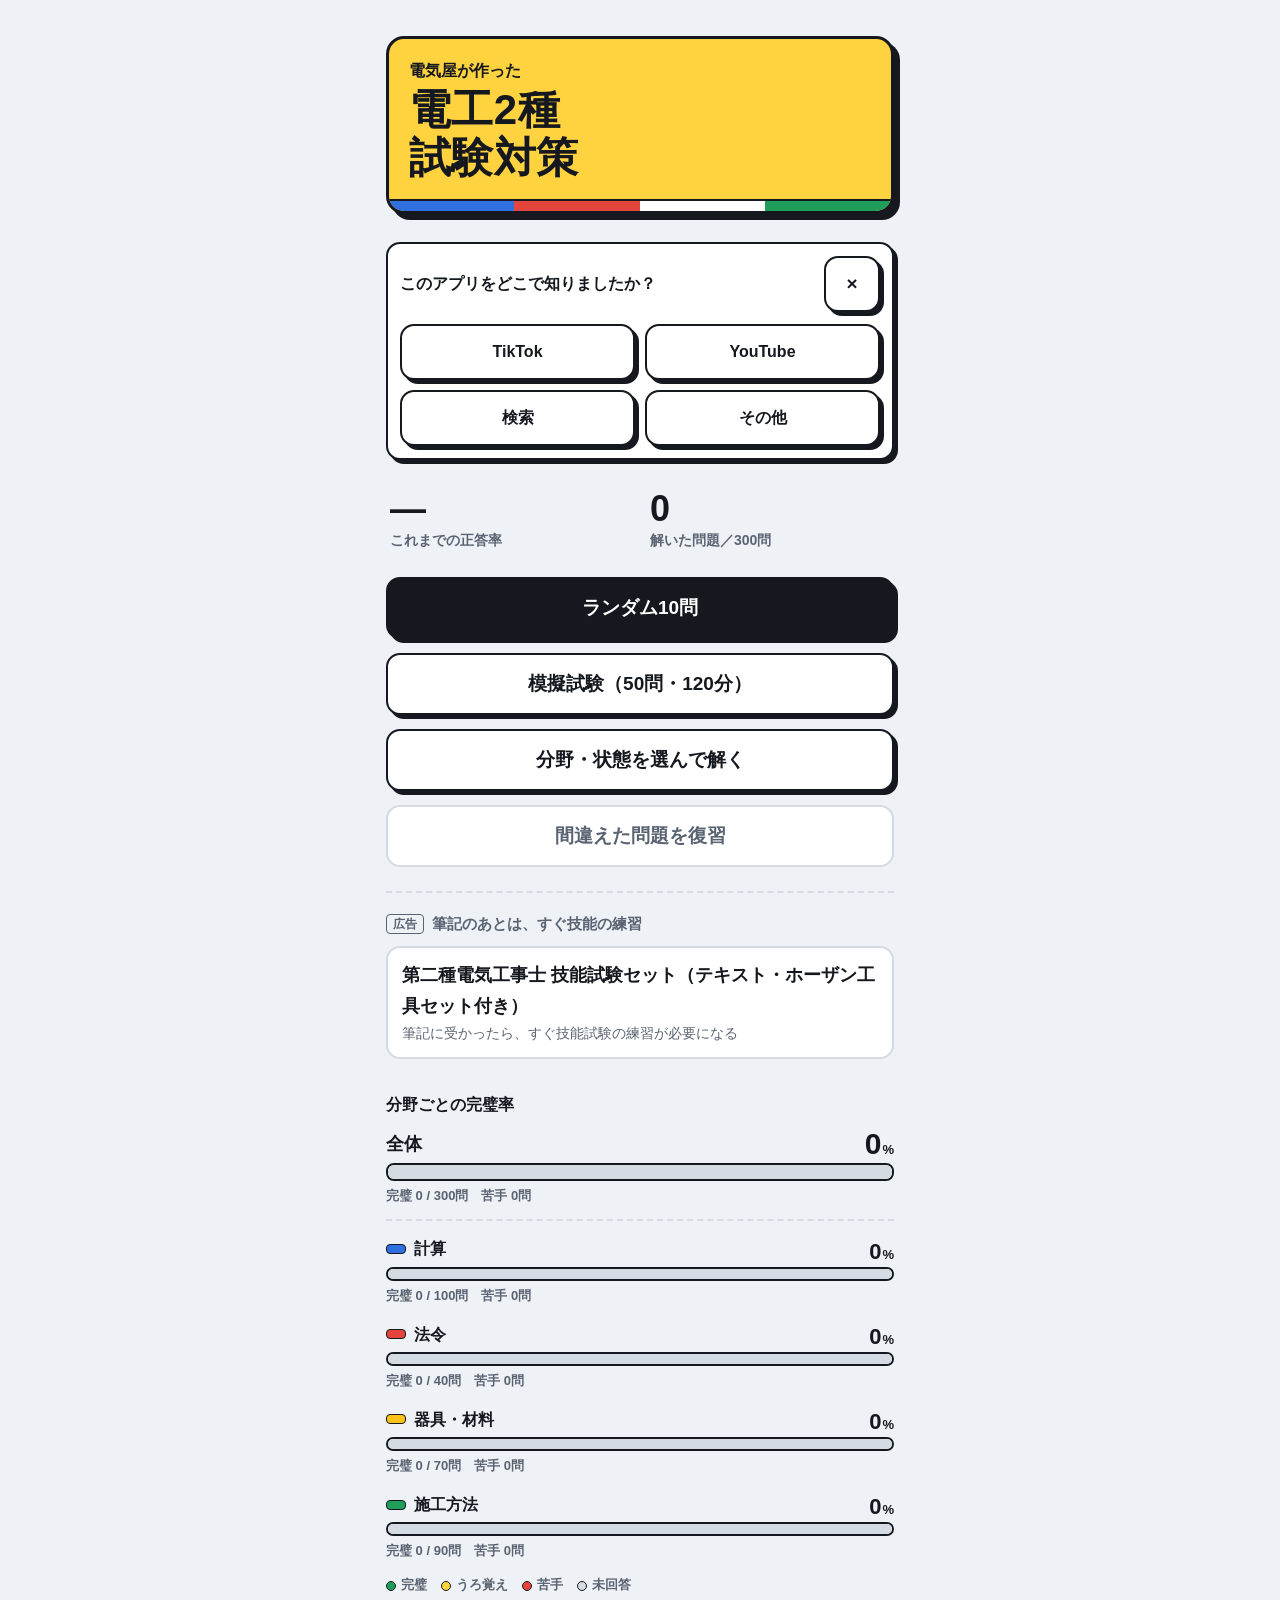
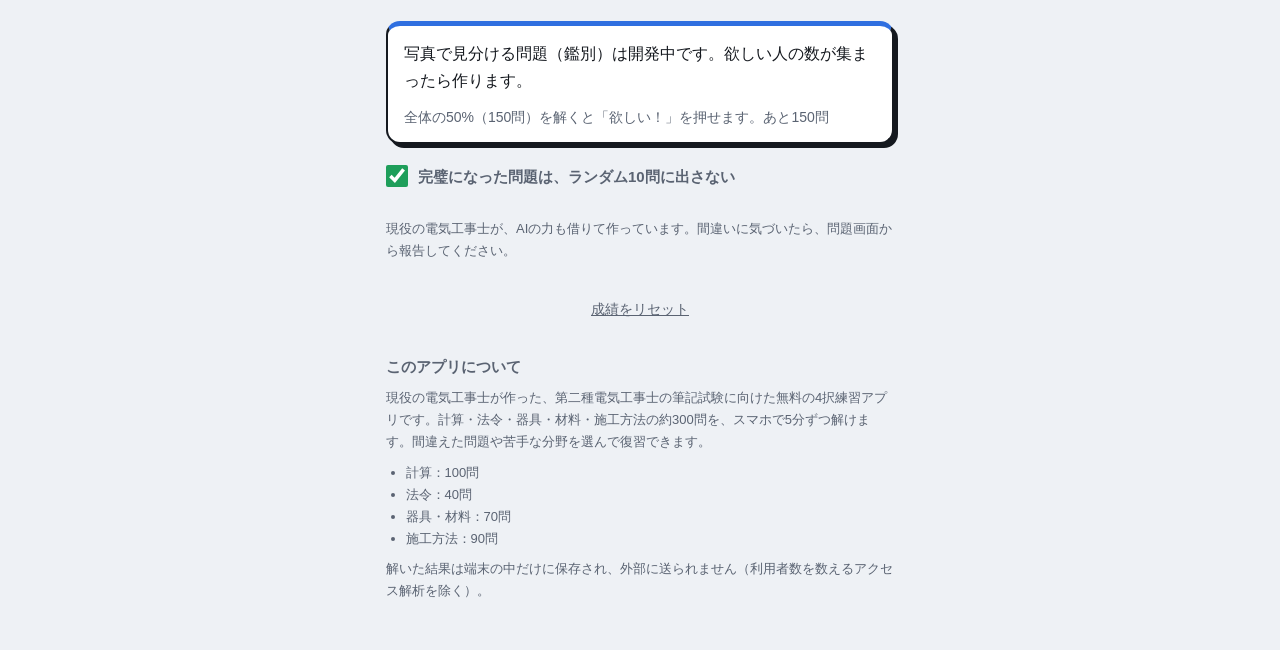
==== commit c4571e63: "おすすめのクリック計測・初回の流入元質問・ホームの技能セット広告（sw v13）" ====
--- a/index.html
+++ b/index.html
@@ -46,6 +46,19 @@
         <h1 class="title">電工2種<br>試験対策</h1>
       </header>
 
+      <aside id="source-question" class="source-question" aria-labelledby="source-title" hidden>
+        <div class="source-head">
+          <h2 id="source-title">このアプリをどこで知りましたか？</h2>
+          <button id="source-close" class="btn" type="button" aria-label="質問を閉じる">×</button>
+        </div>
+        <div class="source-options">
+          <button class="btn" type="button" data-source="tiktok">TikTok</button>
+          <button class="btn" type="button" data-source="youtube">YouTube</button>
+          <button class="btn" type="button" data-source="search">検索</button>
+          <button class="btn" type="button" data-source="other">その他</button>
+        </div>
+      </aside>
+
       <div class="stats" aria-live="polite">
         <div class="stat">
           <span class="stat-num" id="stat-rate">—</span>
@@ -64,6 +77,15 @@
         <button class="btn" id="btn-bunya">分野・状態を選んで解く</button>
         <button class="btn" id="btn-review">間違えた問題を復習<span class="badge" id="review-count">0</span></button>
       </div>
+
+      <aside id="home-osusume" class="osusume home-osusume" aria-labelledby="home-osusume-title" hidden>
+        <h2 class="osusume-title" id="home-osusume-title"><span class="pr">広告</span>筆記のあとは、すぐ技能の練習</h2>
+        <ul class="osusume-list"><li>
+          <a id="home-osusume-link" rel="sponsored noopener" target="_blank">
+            <span class="o-name"></span><span class="o-note"></span>
+          </a>
+        </li></ul>
+      </aside>
 
       <section class="progress" aria-label="分野ごとの達成度">
         <h2 class="progress-title">分野ごとの完璧率</h2>
--- a/style.css
+++ b/style.css
@@ -95,6 +95,21 @@
 }
 
 /* ---------- ホーム ---------- */
+.source-question {
+  margin-bottom: 24px;
+  padding: 12px;
+  border: 2.5px solid var(--edge);
+  border-radius: var(--radius);
+  background: var(--surface);
+  box-shadow: var(--shadow);
+}
+
+.source-head { display: flex; align-items: center; gap: 8px; margin-bottom: 12px; }
+.source-head h2 { flex: 1; min-width: 0; margin: 0; font-size: 16px; }
+.source-head .btn { flex: none; width: 56px; min-height: 56px; padding: 8px; }
+.source-options { display: grid; grid-template-columns: repeat(2, minmax(0, 1fr)); gap: 10px; }
+.source-options .btn { min-height: 56px; padding: 8px; font-size: 16px; }
+
 .home-head {
   margin: 20px 0 28px;
   padding: 18px 20px 20px;
@@ -467,6 +482,10 @@
 .o-name { display: block; font-weight: 800; }
 .o-note { display: block; font-size: 14px; color: var(--muted); }
 
+.home-osusume { margin-top: 24px; }
+.home-osusume .osusume-title { flex-wrap: wrap; }
+.home-osusume a { min-height: 56px; overflow-wrap: anywhere; }
+
 /* ---------- 問題の状態（未回答・苦手・うろ覚え・完璧） ---------- */
 [data-jotai="未回答"] { --jc: var(--soft); }
 [data-jotai="苦手"] { --jc: var(--ng); }
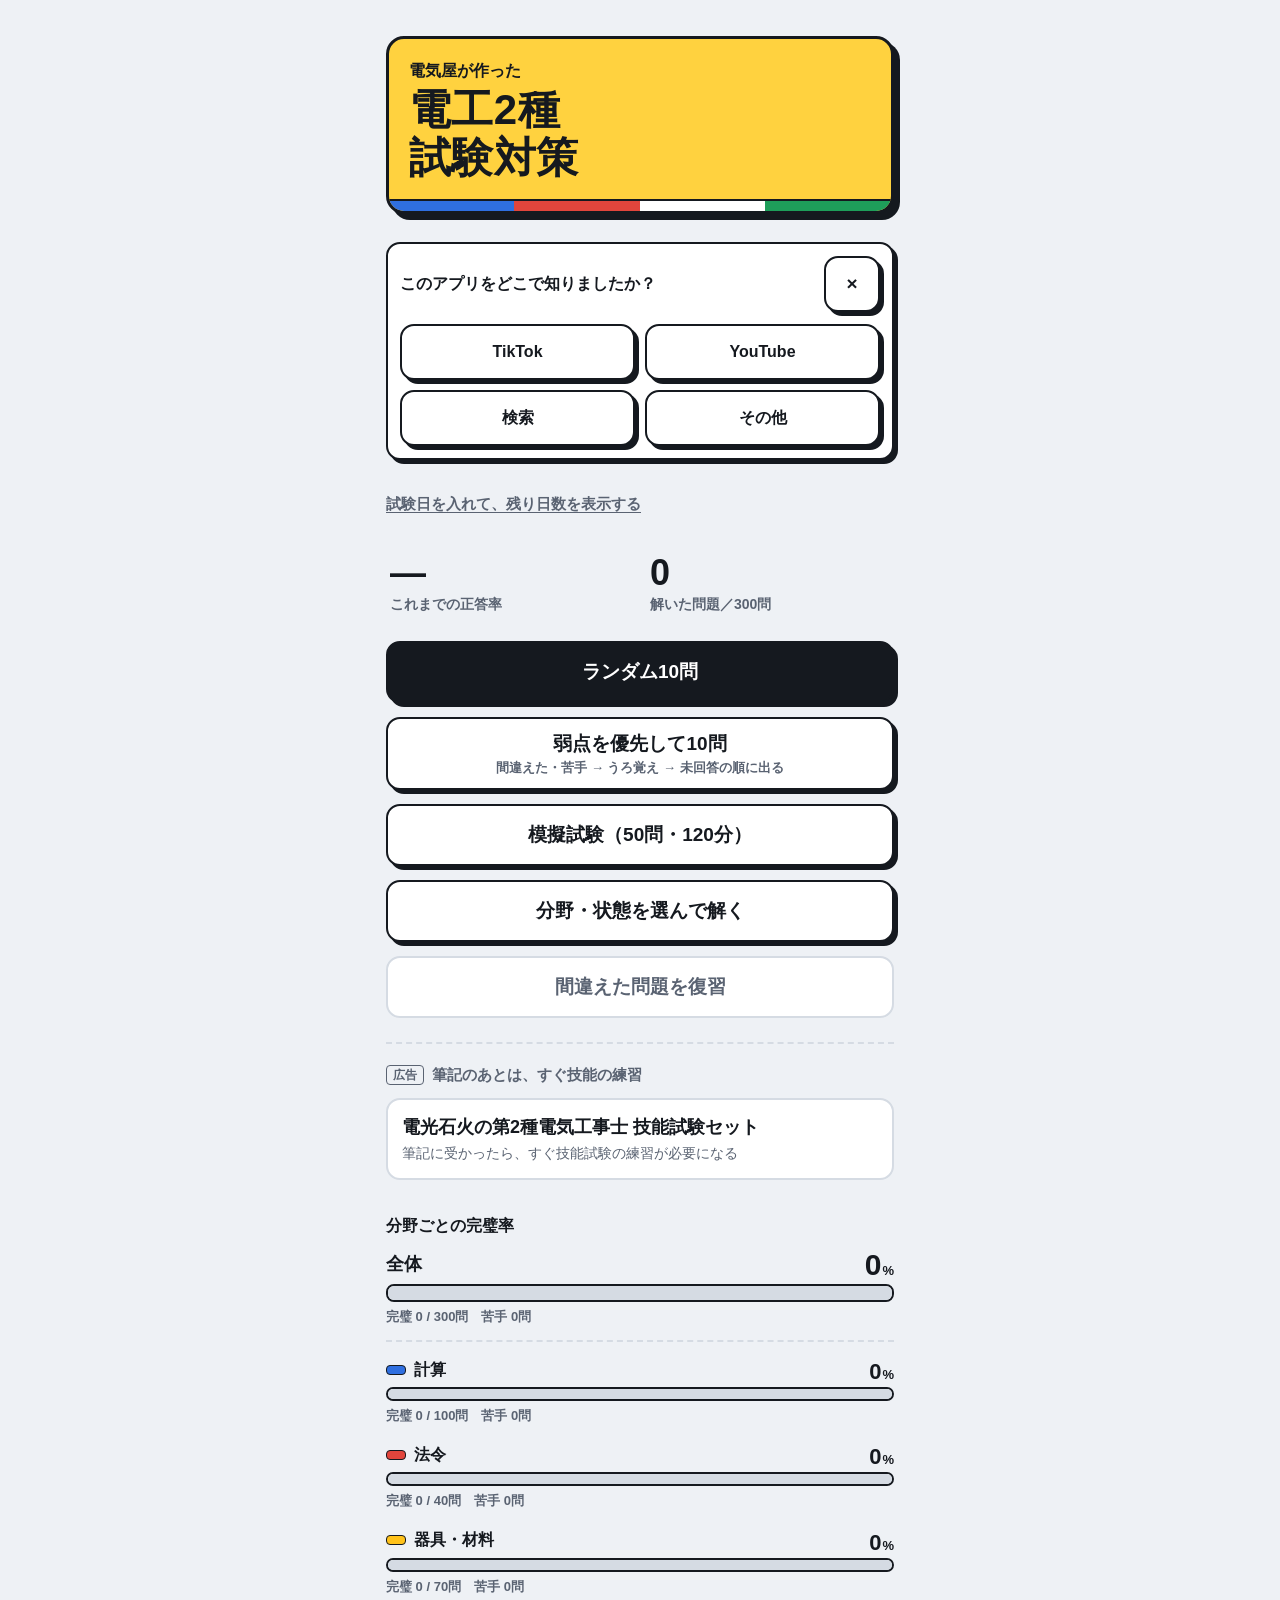
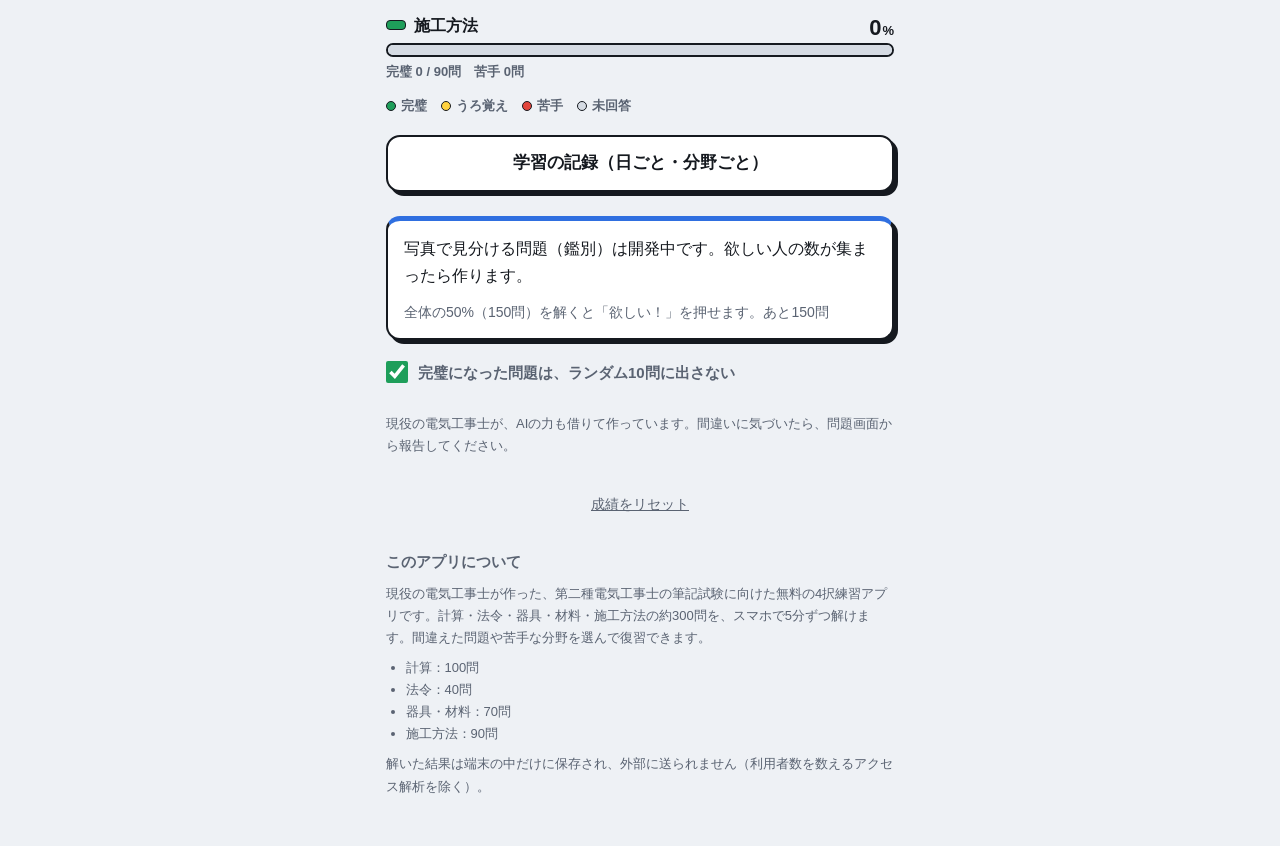
==== commit ed1d7b87: "弱点優先10問・学習の記録・試験日までの残り日数を追加、2周目点検を反映（sw v15）" ====
--- a/index.html
+++ b/index.html
@@ -58,6 +58,16 @@
           <button class="btn" type="button" data-source="other">その他</button>
         </div>
       </aside>
+      <section class="shikenbi" aria-label="試験日までの残り日数">
+        <p class="shikenbi-main" id="shikenbi-main" hidden></p>
+        <p class="shikenbi-sub" id="shikenbi-sub" hidden></p>
+        <details class="shikenbi-set" id="shikenbi-set">
+          <summary id="shikenbi-summary">試験日を入れて、残り日数を表示する</summary>
+          <label class="shikenbi-label" for="shikenbi-date">筆記試験（CBTなら受験日）の日付</label>
+          <input type="date" id="shikenbi-date">
+          <button class="link-btn" type="button" id="btn-shikenbi-clear">試験日を消す</button>
+        </details>
+      </section>
 
       <div class="stats" aria-live="polite">
         <div class="stat">
@@ -73,6 +83,7 @@
 
       <div class="menu">
         <button class="btn btn-main" id="btn-random">ランダム10問</button>
+        <button class="btn btn-2line" id="btn-jakuten">弱点を優先して10問<small>間違えた・苦手 → うろ覚え → 未回答の順に出る</small></button>
         <button class="btn" id="btn-mogi">模擬試験（50問・120分）</button>
         <button class="btn" id="btn-bunya">分野・状態を選んで解く</button>
         <button class="btn" id="btn-review">間違えた問題を復習<span class="badge" id="review-count">0</span></button>
@@ -91,6 +102,7 @@
         <h2 class="progress-title">分野ごとの完璧率</h2>
         <ul class="progress-list" id="progress-list"></ul>
         <ul class="jotai-legend" id="jotai-legend"></ul>
+        <button class="btn kiroku-btn" id="btn-kiroku">学習の記録（日ごと・分野ごと）</button>
       </section>
 
       <aside class="photo-vote" aria-label="鑑別写真の開発希望">
@@ -145,6 +157,44 @@
       <div class="pick-go">
         <button class="btn btn-main" id="btn-pick-start">解く</button>
       </div>
+    </section>
+
+    <!-- 学習の記録 -->
+    <section id="screen-kiroku" class="screen" hidden>
+      <div class="bar">
+        <button class="back" data-go="home" aria-label="ホームへ戻る">‹ ホーム</button>
+      </div>
+      <h2 class="screen-title">学習の記録</h2>
+      <div class="stats stats-3">
+        <div class="stat">
+          <span class="stat-num"><span id="kiroku-renzoku">0</span><small>日</small></span>
+          <span class="stat-label">続けて勉強</span>
+        </div>
+        <div class="stat">
+          <span class="stat-num"><span id="kiroku-week">0</span><small>問</small></span>
+          <span class="stat-label">直近7日に解いた</span>
+        </div>
+        <div class="stat">
+          <span class="stat-num" id="kiroku-week-rate">—</span>
+          <span class="stat-label">直近7日の正答率</span>
+        </div>
+      </div>
+
+      <h3 class="pick-title">直近14日に解いた問題数</h3>
+      <p class="kiroku-today" id="kiroku-today"></p>
+      <ol class="day-chart" id="kiroku-days" aria-label="直近14日に解いた問題数（左が古い日、右が今日）"></ol>
+
+      <h3 class="pick-title">分野ごとの正答率</h3>
+      <table class="result-table kiroku-table">
+        <thead><tr><th>分野</th><th>回答数</th><th>全期間</th><th>直近7日</th></tr></thead>
+        <tbody id="kiroku-bunya"></tbody>
+      </table>
+
+      <h3 class="pick-title">模擬試験の点数（新しい順）</h3>
+      <p class="pick-help" id="kiroku-mogi-none">まだ受けていません。ホームの「模擬試験」から受けられます。</p>
+      <ol class="mogi-history" id="kiroku-mogi"></ol>
+
+      <p class="pick-help kiroku-note">記録はこの端末の中だけに保存され、外部には送られません。日ごとの記録は直近90日分、模擬試験は新しい10回分を残します。</p>
     </section>
 
     <!-- 模擬試験：始める前の説明 -->
--- a/style.css
+++ b/style.css
@@ -186,6 +186,10 @@
   font-weight: 800;
 }
 
+/* 2行のボタン（下に小さな説明） */
+.btn-2line { flex-direction: column; gap: 2px; line-height: 1.35; }
+.btn-2line small { font-size: 13px; font-weight: 700; color: var(--muted); }
+
 .btn-main {
   background: var(--main);
   color: var(--on-main);
@@ -842,3 +846,127 @@
 .mogi-ans.ng b { color: var(--ng); }
 .mogi-ans.ok { background: var(--ok-bg); }
 .mogi-ans.ok b { color: var(--ok); }
+
+/* ---------- 学習の記録 ---------- */
+.kiroku-btn { margin-top: 18px; min-height: 56px; font-size: 17px; }
+
+.stats-3 { grid-template-columns: repeat(3, 1fr); gap: 8px; }
+.stats-3 .stat-num { font-size: 30px; }
+.stat-num small { font-size: 15px; margin-left: 2px; }
+.stats-3 .stat-label { font-size: 13px; line-height: 1.4; }
+
+.kiroku-today { margin: -4px 0 8px; font-size: 15px; font-weight: 700; color: var(--muted); }
+
+/* 1本＝1日。高さが解いた問題数 */
+.day-chart {
+  display: grid;
+  grid-template-columns: repeat(14, 1fr);
+  gap: 4px;
+  margin: 0;
+  padding: 0;
+  list-style: none;
+}
+
+.day-chart li { display: flex; flex-direction: column; align-items: stretch; gap: 4px; min-width: 0; }
+
+.day-bar {
+  display: flex;
+  align-items: flex-end;
+  height: 96px;
+  border-bottom: 2px solid var(--edge);
+}
+
+.day-bar span {
+  display: block;
+  width: 100%;
+  background: var(--t-keisan);
+  border-radius: 4px 4px 0 0;
+}
+
+.day-label {
+  font-size: 11px;
+  font-weight: 700;
+  color: var(--muted);
+  text-align: center;
+  white-space: nowrap;
+  font-variant-numeric: tabular-nums;
+}
+
+.day-chart .is-today .day-label { color: var(--ink); font-weight: 900; letter-spacing: -0.05em; }
+
+.kiroku-table th,
+.kiroku-table td { padding-left: 6px; padding-right: 6px; }
+.kiroku-table td:not(:first-child),
+.kiroku-table th:not(:first-child) { text-align: right; font-weight: 900; font-variant-numeric: tabular-nums; }
+
+/* 模擬試験：日付・点数の帯（60点に合格ラインの線）・点数 */
+.mogi-history { display: grid; gap: 10px; margin: 0; padding: 0; list-style: none; }
+
+.mogi-history li {
+  display: grid;
+  grid-template-columns: 3.2em 1fr auto;
+  align-items: center;
+  column-gap: 10px;
+  font-weight: 800;
+  font-variant-numeric: tabular-nums;
+}
+
+.mh-date { font-size: 14px; color: var(--muted); }
+
+.mh-bar {
+  position: relative;
+  height: 14px;
+  border: 2px solid var(--edge);
+  border-radius: 8px;
+  background: var(--soft);
+  overflow: hidden;
+}
+
+.mh-bar span { display: block; height: 100%; background: var(--t-keisan); }
+.mh-bar::after { content: ""; position: absolute; top: 0; bottom: 0; left: 60%; border-left: 2px dashed var(--edge); }
+
+.mh-score { min-width: 3.6em; text-align: right; font-size: 18px; }
+.mh-line { grid-column: 2 / -1; font-size: 13px; }
+.mh-line.ok { color: var(--ok); }
+.mh-line.ng { color: var(--ng); }
+
+.kiroku-note { margin-top: 24px; }
+
+/* ---------- 試験日までの残り日数 ---------- */
+.shikenbi { margin: -4px 0 20px; }
+
+.shikenbi-main { margin: 0; font-size: 18px; font-weight: 800; line-height: 1.4; }
+.shikenbi-main b { margin: 0 4px; font-size: 40px; font-weight: 900; font-variant-numeric: tabular-nums; }
+.shikenbi-main.is-near b { color: var(--ng); }
+.shikenbi-sub { margin: 4px 0 0; font-size: 14px; font-weight: 700; color: var(--muted); line-height: 1.6; }
+
+.shikenbi-set { margin-top: 6px; }
+
+.shikenbi-set summary {
+  display: flex;
+  align-items: center;
+  min-height: 48px;
+  font-size: 15px;
+  font-weight: 800;
+  color: var(--muted);
+  text-decoration: underline;
+  text-underline-offset: 3px;
+  cursor: pointer;
+}
+
+.shikenbi-label { display: block; margin: 4px 0 6px; font-size: 14px; font-weight: 800; }
+
+.shikenbi-set input {
+  width: 100%;
+  min-height: 56px;
+  padding: 10px 14px;
+  border: 2.5px solid var(--edge);
+  border-radius: var(--radius);
+  background: var(--surface);
+  color: var(--ink);
+  font: inherit;
+  font-size: 19px;
+  font-weight: 700;
+}
+
+.shikenbi-set .link-btn { margin: 8px 0 0; }
